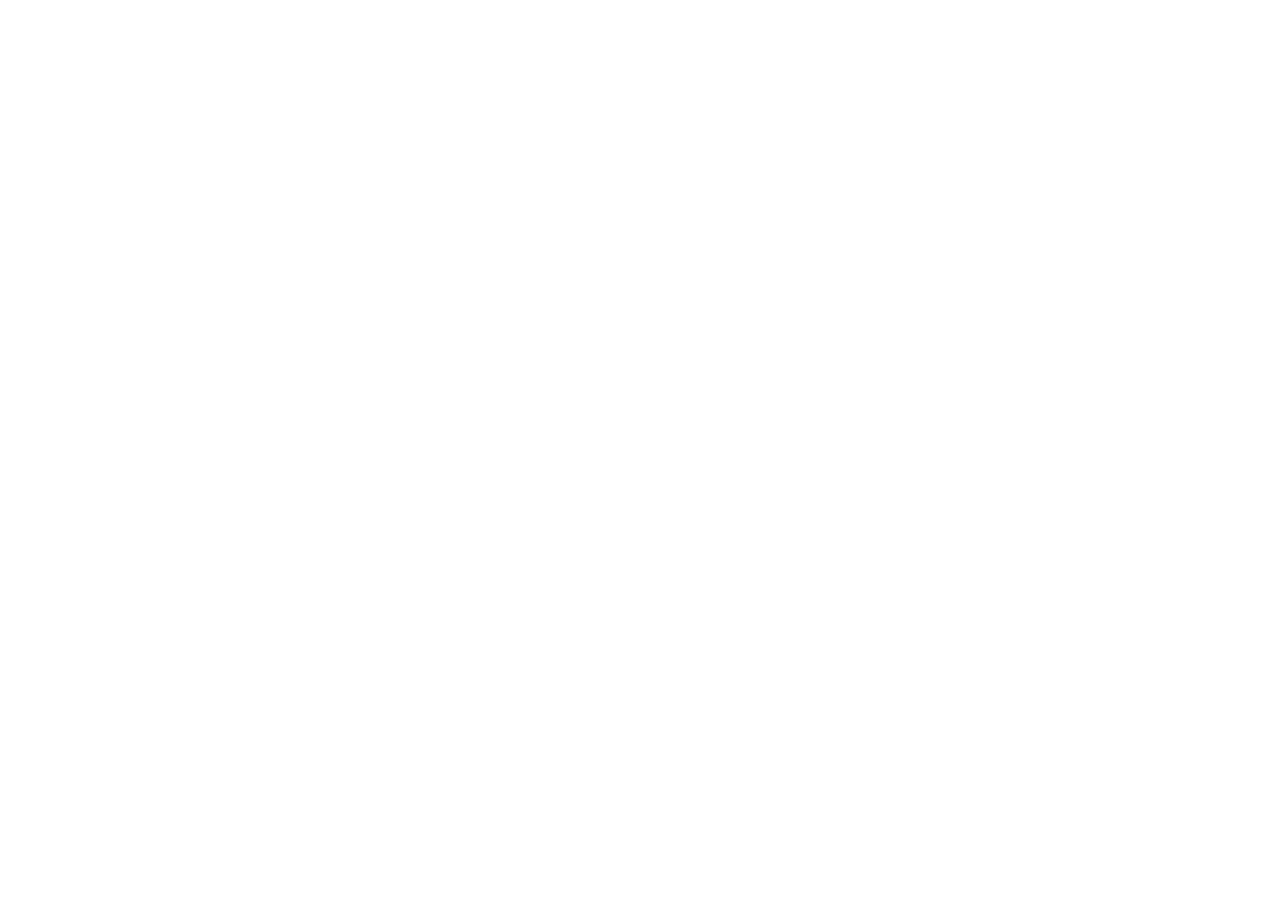
==== index.html @ 2b8319a2 "init commit" ====
<!DOCTYPE html>
<html lang="en">
<head>
    <meta charset="UTF-8">
    <meta http-equiv="X-UA-Compatible" content="IE=edge">
    <meta name="viewport" content="width=device-width, initial-scale=1.0">
    <title>Document</title>
</head>
<body>
    
</body>
</html>
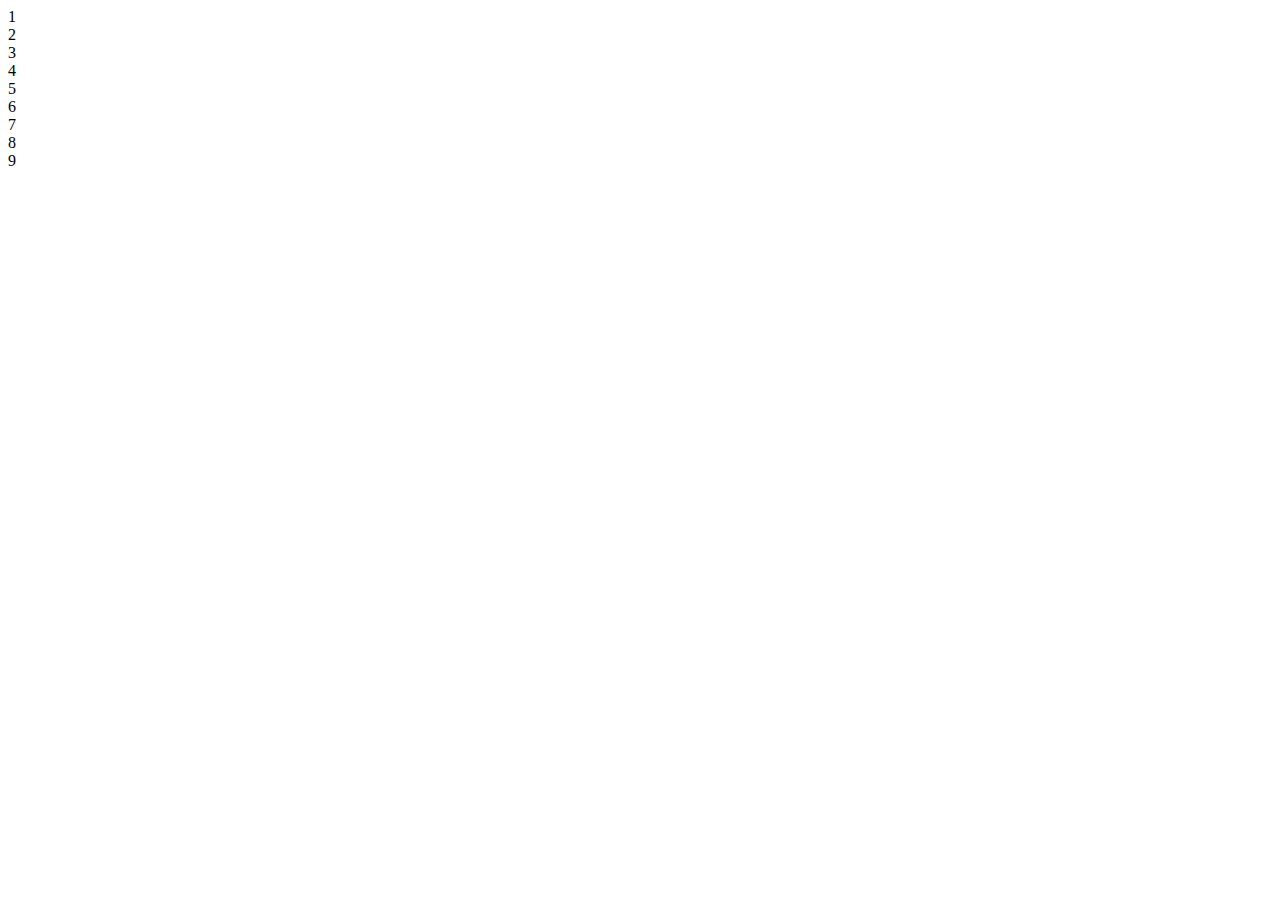
==== commit 2646dc2a: "Added specific classes for cells" ====
--- a/index.html
+++ b/index.html
@@ -4,9 +4,21 @@
     <meta charset="UTF-8">
     <meta http-equiv="X-UA-Compatible" content="IE=edge">
     <meta name="viewport" content="width=device-width, initial-scale=1.0">
+    <link rel="stylesheet" href="css/index.css">
     <title>Document</title>
 </head>
 <body>
-    
+    <div id="board">
+        <div class="cell c1">1</div>
+        <div class="cell c2">2</div>
+        <div class="cell c3">3</div>
+        <div class="cell c4">4</div>
+        <div class="cell c5">5</div>
+        <div class="cell c6">6</div>
+        <div class="cell c7">7</div>
+        <div class="cell c8">8</div>
+        <div class="cell c9">9</div>
+</div>
+<script type="text/javascript" src="js/index.js"></script>
 </body>
 </html>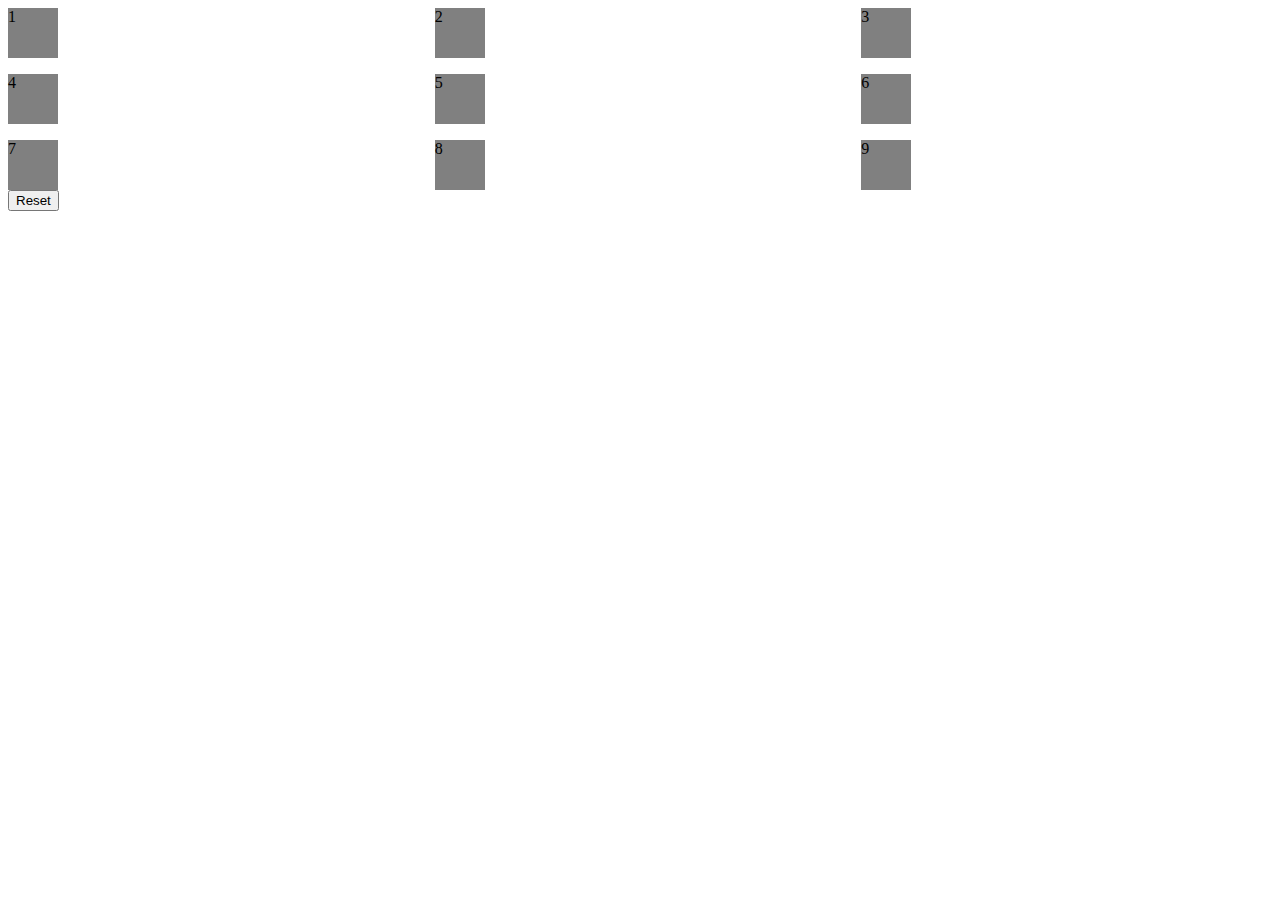
==== commit ddf7586a: "Added reset game button" ====
--- a/index.html
+++ b/index.html
@@ -19,6 +19,7 @@
         <div class="cell c8">8</div>
         <div class="cell c9">9</div>
 </div>
+<button id="reset">Reset</button>
 <script type="text/javascript" src="js/index.js"></script>
 </body>
 </html>--- a/css/index.css
+++ b/css/index.css
@@ -0,0 +1,20 @@
+#board {
+    display: grid;
+    grid-template-columns: 1fr 1fr 1fr;
+    gap: 1em;
+}
+
+.cell {
+    width: 50px;
+    height: 50px;
+    background: grey;
+    cursor: pointer;
+}
+
+.red {
+    background: red;
+}
+
+.blue {
+    background: blue;
+}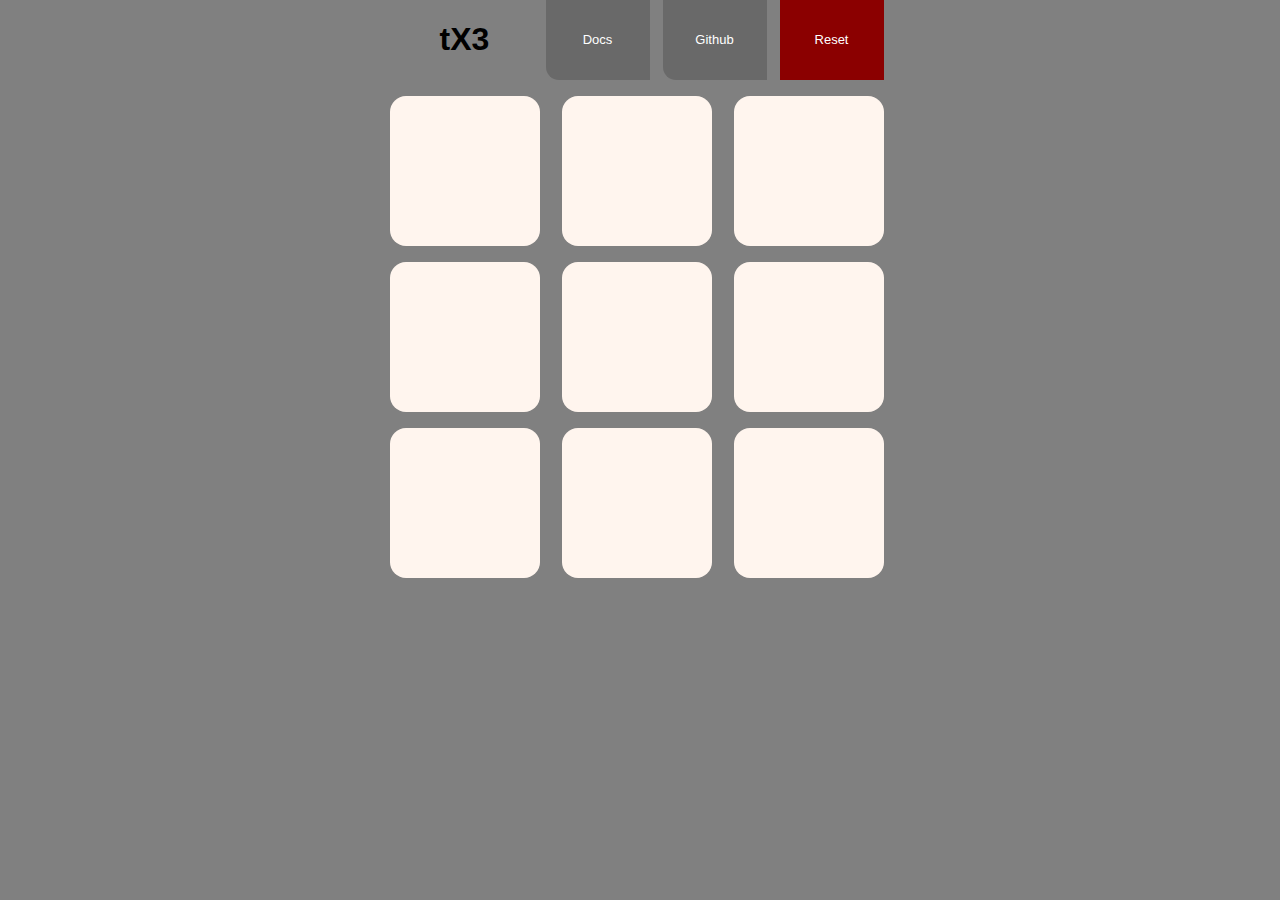
==== commit c97e0e18: "Fixed reset button. Still alerting "winner" twice" ====
--- a/index.html
+++ b/index.html
@@ -8,18 +8,23 @@
     <title>Document</title>
 </head>
 <body>
+    <div class="title">
+        <h1>tX3</h1>
+        <button class="docs">Docs</button>
+        <button class="github-button">Github</button>
+        <button class="reset">Reset</button>
+    </div>
     <div id="board">
-        <div class="cell c1">1</div>
-        <div class="cell c2">2</div>
-        <div class="cell c3">3</div>
-        <div class="cell c4">4</div>
-        <div class="cell c5">5</div>
-        <div class="cell c6">6</div>
-        <div class="cell c7">7</div>
-        <div class="cell c8">8</div>
-        <div class="cell c9">9</div>
-</div>
-<button id="reset">Reset</button>
+        <div class="cell c1"></div>
+        <div class="cell c2"></div>
+        <div class="cell c3"></div>
+        <div class="cell c4"></div>
+        <div class="cell c5"></div>
+        <div class="cell c6"></div>
+        <div class="cell c7"></div>
+        <div class="cell c8"></div>
+        <div class="cell c9"></div>
+    </div>
 <script type="text/javascript" src="js/index.js"></script>
 </body>
 </html>--- a/css/index.css
+++ b/css/index.css
@@ -1,3 +1,27 @@
+body {
+    font-family: 'Gill Sans', 'Gill Sans MT', Calibri, 'Trebuchet MS', sans-serif;
+    background: grey;
+    width: 500px;
+    margin: auto;
+}
+
+/* Heading */
+
+.title {
+    display: flex;
+    flex-direction: row;
+    margin-bottom: 1em;
+    text-align: center;
+}
+
+h1 {
+    flex-grow: 3;
+}
+
+
+
+/* Game board and Cells */
+
 #board {
     display: grid;
     grid-template-columns: 1fr 1fr 1fr;
@@ -5,16 +29,44 @@
 }
 
 .cell {
-    width: 50px;
-    height: 50px;
-    background: grey;
+    width: 150px;
+    height: 150px;
+    background: seashell;
+    border-radius: 1em;
+    transition: all .2s ease-in-out;
     cursor: pointer;
 }
 
-.red {
-    background: red;
+.cell:hover {
+    transform: scale(1.1);
 }
 
-.blue {
-    background: blue;
-}+
+/* Buttons */
+
+button {
+    font-family: inherit;
+    width: 8em;
+    background: dimgray;
+    color: white;
+    border: none;
+    font-size: small;
+    margin: 0 0.5em;
+    cursor: pointer;
+}
+
+button:hover {
+    background: slateblue;
+}
+
+    .docs, .github-button {
+        border-bottom-left-radius: 1em;
+    }
+
+    .reset {
+        background: darkred;
+    }
+
+    .reset:hover {
+        background: indianred;
+    }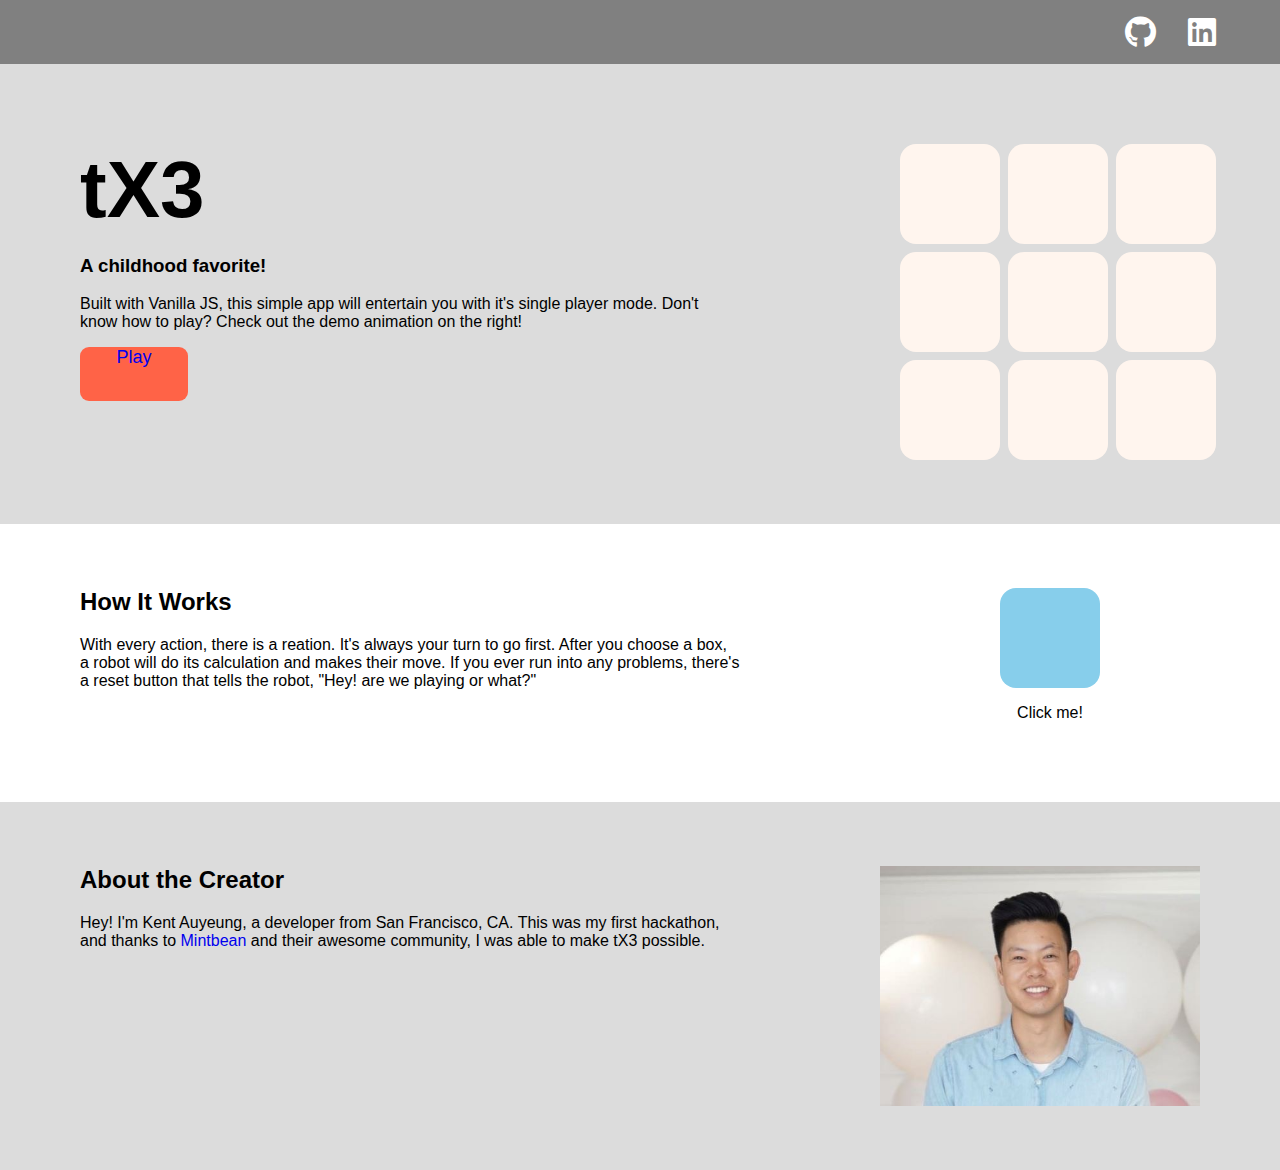
==== commit d075f3f0: "Added showcase page" ====
--- a/index.html
+++ b/index.html
@@ -4,27 +4,62 @@
     <meta charset="UTF-8">
     <meta http-equiv="X-UA-Compatible" content="IE=edge">
     <meta name="viewport" content="width=device-width, initial-scale=1.0">
-    <link rel="stylesheet" href="css/index.css">
-    <title>Document</title>
+    <link rel="stylesheet" href="css/showcase.css">
+    <link rel="stylesheet" href="css/animation.css">
+    <link rel="stylesheet" href="https://use.fontawesome.com/releases/v5.12.1/css/all.css" crossorigin="anonymous"/>
+    <title>tX3</title>
 </head>
 <body>
-    <div class="title">
-        <h1>tX3</h1>
-        <button class="docs">Docs</button>
-        <button class="github-button">Github</button>
-        <button class="reset">Reset</button>
-    </div>
-    <div id="board">
-        <div class="cell c1"></div>
-        <div class="cell c2"></div>
-        <div class="cell c3"></div>
-        <div class="cell c4"></div>
-        <div class="cell c5"></div>
-        <div class="cell c6"></div>
-        <div class="cell c7"></div>
-        <div class="cell c8"></div>
-        <div class="cell c9"></div>
-    </div>
-<script type="text/javascript" src="js/index.js"></script>
+    <nav>
+        <ul>
+            <li><a href="#.html"><i class="fab fa-github fa-2x"></i></a></li>
+            <li><a href="#.html"><i class="fab fa-linkedin fa-2x"></i></a></li>
+        </ul>
+    </nav>
+    <main>
+        <div class="text-main">
+            <div>
+                <h1>tX3</h1>
+                <h3>A childhood favorite!</h3>
+                <p>Built with Vanilla JS, this simple app will entertain you with it's single player mode. Don't know how to play? Check out the demo animation on the right!</p>
+            </div>
+            <div>
+                <a href="ttt.html"><div class="play-button">Play</div></a>
+            </div>
+        </div>
+        <div class="game-display">
+            <div class="cell-display c1-display"></div>
+            <div class="cell-display c2-display"></div>
+            <div class="cell-display c3-display"></div>
+            <div class="cell-display c4-display"></div>
+            <div class="cell-display c5-display"></div>
+            <div class="cell-display c6-display"></div>
+            <div class="cell-display c7-display"></div>
+            <div class="cell-display c8-display"></div>
+            <div class="cell-display c9-display"></div>
+        </div>
+        
+    </main>
+    <section class="how-it-works">
+        <div>
+            <h2>How It Works</h2>
+            <p>With every action, there is a reation. It's always your turn to go first. After you choose a box, a robot will do its calculation and makes their move. If you ever run into any problems, there's a <span>reset</span> button that tells the robot, "Hey! are we playing or what?"</p>
+        </div>
+        <div class="how-it-works-example">
+            <div class="cell-display-ex"></div>
+            <p>Click me!</p>
+        </div>    
+    </section>
+    <section class="team">
+        <div>
+            <h2>About the Creator</h2>
+            <p>Hey! I'm Kent Auyeung, a developer from San Francisco, CA. This was my first hackathon, and thanks to <a href="mintbean.io">Mintbean</a> and their awesome community, I was able to make tX3 possible.  </p>
+        </div>
+        <div class="headshot-container">
+            <img src="images/kent-headshot-sm.jpeg" alt="It's me!">
+        </div>
+    </section>
+    </section>
+    <script src="js/showcase.js"></script>
 </body>
 </html>--- a/css/showcase.css
+++ b/css/showcase.css
@@ -0,0 +1,117 @@
+body {
+    font-family: 'Gill Sans', 'Gill Sans MT', Calibri, 'Trebuchet MS', sans-serif;
+    background: gainsboro;
+    margin: 0px;
+}
+
+a {
+    text-decoration: none;
+    margin: auto;
+}
+
+/* Nav  */
+nav {
+    background: grey;
+}
+ul {
+    display: flex;
+    flex-direction: row;
+    justify-content: flex-end;
+    align-items: center;
+    margin-top: 0px;
+    padding: 0px 2em;
+    height: 4em;
+}
+
+li {
+    list-style-type: none;;
+    margin-right: 2em;
+}
+
+.fab {
+    color: white;
+}
+
+/* Main  */
+main {
+    display: flex;
+    flex-direction: row;
+    padding: 4em 5em;
+    column-gap: 10em;
+}
+
+h1 {
+    font-size: 5rem;
+    margin: 0px;
+}
+
+.play-button {
+    background: tomato;
+    width: 6em;
+    height: 3em;
+    border-radius: .5em;
+    margin: 0px;
+    text-align: center;
+    font-size: large;
+}
+
+a:visited {
+    color: white;
+}
+
+/* How it works  */
+.how-it-works {
+    display: flex;
+    flex-direction: row;
+    column-gap: 10em;
+    justify-content: center;
+    background: white;
+    padding: 4em 5em;
+}
+
+h2 {
+    margin-top: 0px;
+}
+.how-it-works-example {
+    min-width: 300px;
+    text-align: center;
+}
+
+.cell-display-ex {
+    width: 100px;
+    height: 100px;
+    background: skyblue;
+    margin: auto;
+    border-radius: 1em;
+    transition: all .2s ease-in-out;
+    cursor: pointer;
+
+}
+
+.toggleRed {
+    background: tomato;
+}
+
+.cell-display-ex:hover {
+    transform: scale(1.1);
+}
+
+/* The Team  */
+.team {
+    display: flex;
+    flex-direction: row;
+    column-gap: 10em;
+    padding: 4em 5em;
+}
+
+.headshot-container {
+    min-width: 20em;
+    max-width: 20em;
+    height: 15em;
+    overflow:hidden;
+}
+img {
+    width: 20em;
+    position: relative;
+    top: -3em;
+}--- a/css/animation.css
+++ b/css/animation.css
@@ -0,0 +1,368 @@
+.game-display {
+    display: grid;
+    grid-template-columns: 1fr 1fr 1fr;
+    gap: .5em;
+    width: 300px;
+}
+.cell-display {
+    background: seashell;
+    width: 100px;
+    height: 100px;
+    border-radius: 1em;
+}
+
+
+.c1-display {
+    animation: change-color1 10s infinite;
+}
+
+.c4-display {
+    animation: change-color2 10s infinite;
+}
+
+.c5-display {
+    animation: change-color3 10s infinite;
+}
+
+.c9-display {
+    animation: change-color4 10s infinite;
+}
+
+.c2-display {
+    animation: change-color5 10s infinite;
+}
+
+.c3-display {
+    animation: change-color6 10s infinite;
+}
+
+.c8-display {
+    animation: change-color7 10s infinite;
+}
+
+@keyframes change-color1 {
+    0% {
+        background: seashell
+    }
+    10% {
+        background: tomato;
+    }
+    20% {
+        background: tomato;
+    }
+    30% {
+        background: tomato;
+    }
+    40% {
+        background: tomato;
+    }
+    50% {
+        background: tomato;
+    }
+    60% {
+        background: tomato;
+    }
+    70% {
+        background: tomato;
+    }
+    80% {
+        background: seashell;
+    }
+    90% {
+        background: seashell;
+    }
+    100%{
+        background: seashell;
+    }
+}
+
+@keyframes change-color2 {
+    0% {
+        background: seashell
+    }
+    10% {
+        background: seashell;
+    }
+    20% {
+        background: skyblue;
+    }
+    30% {
+        background: skyblue;
+    }
+    40% {
+        background: skyblue;
+    }
+    50% {
+        background: skyblue;
+    }
+    60% {
+        background: skyblue;
+    }
+    70% {
+        background: skyblue;
+    }
+    80% {
+        background: seashell;
+    }
+    90% {
+        background: seashell;
+    }
+    100%{
+        background: seashell;
+    }
+}
+
+@keyframes change-color3 {
+    0% {
+        background: seashell
+    }
+    10% {
+        background: seashell;
+    }
+    20% {
+        background: seashell;
+    }
+    30% {
+        background: tomato;
+    }
+    40% {
+        background: tomato;
+    }
+    50% {
+        background: tomato;
+    }
+    60% {
+        background: tomato;
+    }
+    70% {
+        background: tomato;
+    }
+    80% {
+        background: tomato;
+    }
+    90% {
+        background: tomato;
+    }
+    100%{
+        background: tomato;
+    }
+}
+
+@keyframes change-color4 {
+    0% {
+        background: seashell
+    }
+    10% {
+        background: seashell;
+    }
+    20% {
+        background: seashell;
+    }
+    30% {
+        background: seashell;
+    }
+    40% {
+        background: skyblue;
+    }
+    50% {
+        background: skyblue;
+    }
+    60% {
+        background: skyblue;
+    }
+    70% {
+        background: skyblue;
+    }
+    80% {
+        background: seashell;
+    }
+    90% {
+        background: seashell;
+    }
+    100%{
+        background: seashell;
+    }
+}
+
+@keyframes change-color5 {
+    0% {
+        background: seashell
+    }
+    10% {
+        background: seashell;
+    }
+    20% {
+        background: seashell;
+    }
+    30% {
+        background: seashell;
+    }
+    40% {
+        background: seashell;
+    }
+    50% {
+        background: tomato;
+    }
+    60% {
+        background: tomato;
+    }
+    70% {
+        background: tomato;
+    }
+    80% {
+        background: tomato;
+    }
+    90% {
+        background: tomato;
+    }
+    100%{
+        background: tomato;
+    }
+}
+
+@keyframes change-color6 {
+    0% {
+        background: seashell
+    }
+    10% {
+        background: seashell;
+    }
+    20% {
+        background: seashell;
+    }
+    30% {
+        background: seashell;
+    }
+    40% {
+        background: seashell;
+    }
+    50% {
+        background: seashell;
+    }
+    60% {
+        background: skyblue;
+    }
+    70% {
+        background: skyblue;
+    }
+    80% {
+        background: seashell;
+    }
+    90% {
+        background: seashell;
+    }
+    100%{
+        background: seashell;
+    }
+}
+
+@keyframes change-color7 {
+    0% {
+        background: seashell
+    }
+    10% {
+        background: seashell;
+    }
+    20% {
+        background: seashell;
+    }
+    30% {
+        background: seashell;
+    }
+    40% {
+        background: seashell;
+    }
+    50% {
+        background: seashell;
+    }
+    60% {
+        background: seashell;
+    }
+    70% {
+        background: tomato;
+    }
+    80% {
+        background: tomato;
+    }
+    90% {
+        background: tomato;
+    }
+    100%{
+        background: tomato;
+    }
+}
+
+/* .c1-display, .c6-display, .c7-display {
+    animation: change-color1 4s infinite;
+}
+
+.c2-display, .c4-display {
+    animation: change-color2 4s infinite;
+}
+
+.c3-display, .c8-display {
+    animation: change-color3 4s infinite;
+}
+.c5-display, .c9-display {
+    animation: change-color4 4s infinite;
+}
+
+@keyframes change-color1{
+    0% {
+        background: seashell;
+    }
+    25% {
+        background:tomato;
+    }
+    75%{
+        background: skyblue;
+    }
+    100% {
+        background: seashell;
+    }
+}
+
+@keyframes change-color2{
+    0% {
+        background: tomato;
+    }
+    50% {
+        background: skyblue;
+    }
+    75%{
+        background: seashell;
+    }
+    100% {
+        background: tomato;
+    }
+}
+
+@keyframes change-color3{
+    0% {
+        background: skyblue;
+    }
+    50% {
+        background: tomato;
+    }
+    75%{
+        background: seashell;
+    }
+    100% {
+        background: skyblue;
+    }
+}
+
+@keyframes change-color4{
+    0% {
+        background: skyblue;
+    }
+    50% {
+        background: seashell;
+    }
+    75%{
+        background: tomato;
+    }
+    100% {
+        background: skyblue;
+    }
+} */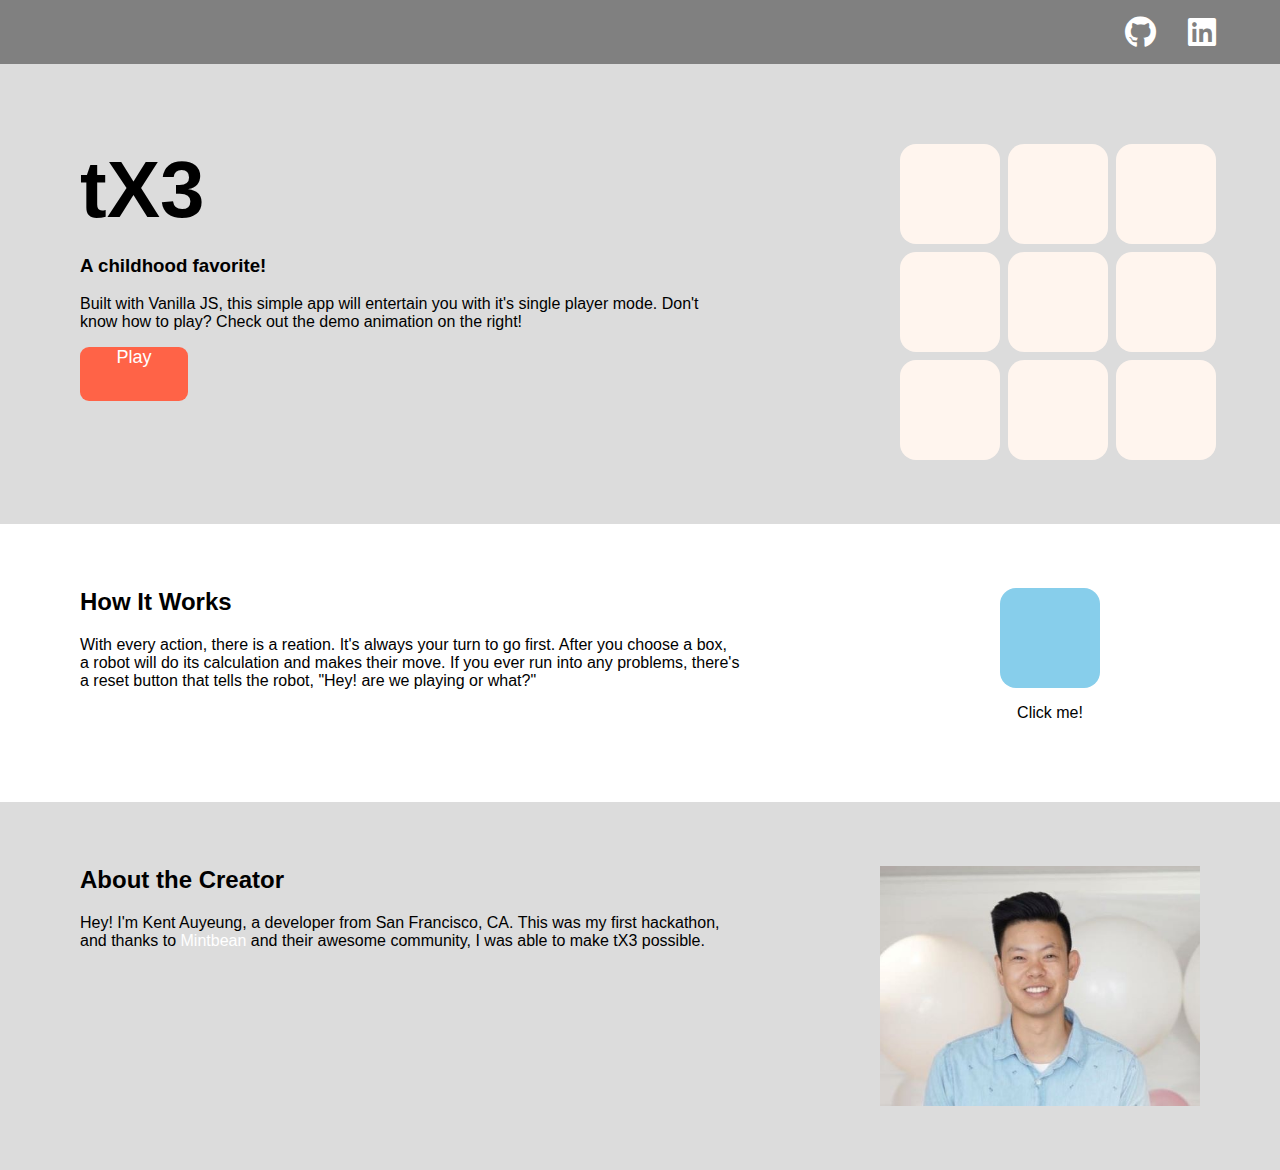
==== commit ea3e7b15: "Added external links" ====
--- a/index.html
+++ b/index.html
@@ -12,8 +12,8 @@
 <body>
     <nav>
         <ul>
-            <li><a href="#.html"><i class="fab fa-github fa-2x"></i></a></li>
-            <li><a href="#.html"><i class="fab fa-linkedin fa-2x"></i></a></li>
+            <li><a href="https://github.com/kentauyeung/tX3" target="_blank"><i class="fab fa-github fa-2x"></i></a></li>
+            <li><a href="https://www.linkedin.com/in/kentauyeung/" target="_blank"><i class="fab fa-linkedin fa-2x"></i></a></li>
         </ul>
     </nav>
     <main>
--- a/css/showcase.css
+++ b/css/showcase.css
@@ -7,6 +7,7 @@
 a {
     text-decoration: none;
     margin: auto;
+    color: white;
 }
 
 /* Nav  */
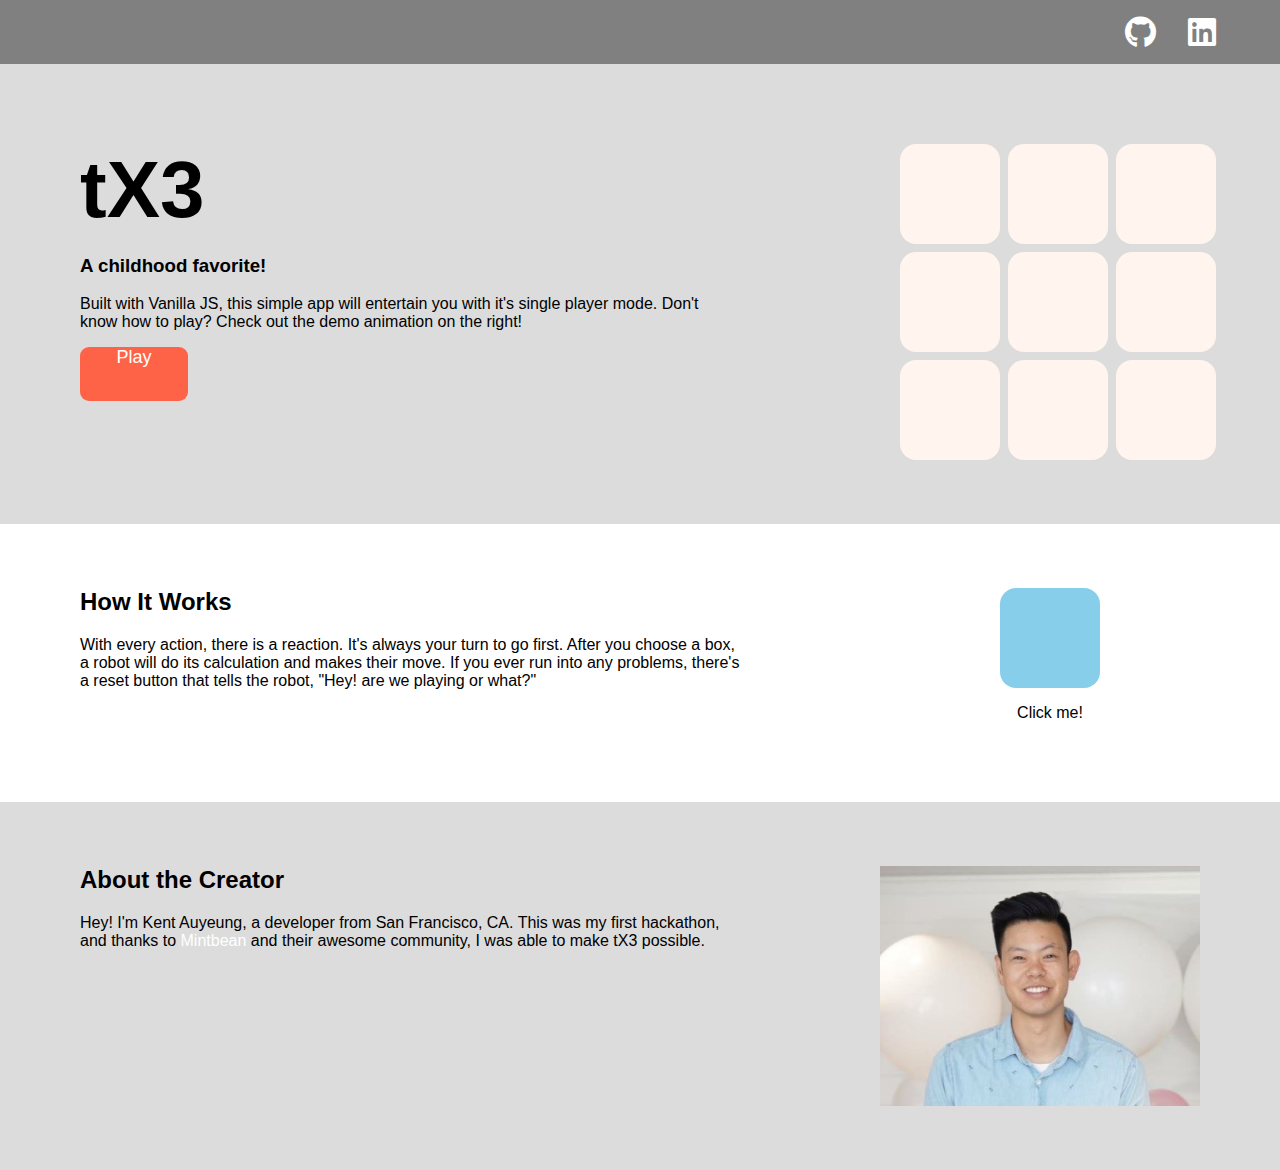
==== commit b66a9e06: "changed typo" ====
--- a/index.html
+++ b/index.html
@@ -43,7 +43,7 @@
     <section class="how-it-works">
         <div>
             <h2>How It Works</h2>
-            <p>With every action, there is a reation. It's always your turn to go first. After you choose a box, a robot will do its calculation and makes their move. If you ever run into any problems, there's a <span>reset</span> button that tells the robot, "Hey! are we playing or what?"</p>
+            <p>With every action, there is a reaction. It's always your turn to go first. After you choose a box, a robot will do its calculation and makes their move. If you ever run into any problems, there's a <span>reset</span> button that tells the robot, "Hey! are we playing or what?"</p>
         </div>
         <div class="how-it-works-example">
             <div class="cell-display-ex"></div>
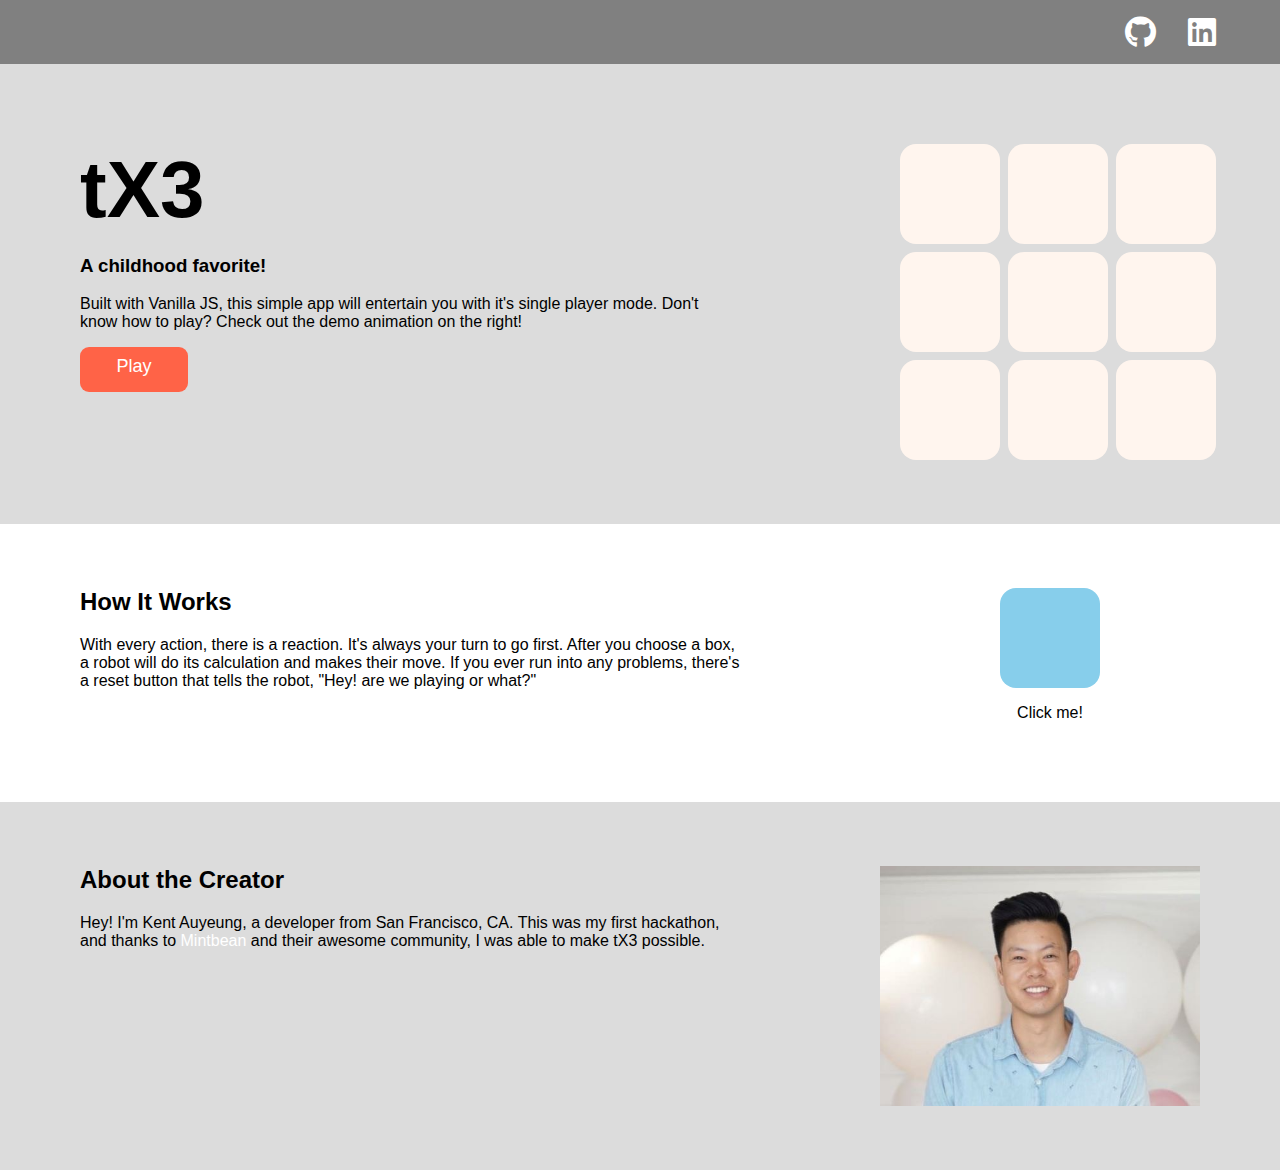
==== commit 9ed3fd50: "Resized play button" ====
--- a/index.html
+++ b/index.html
@@ -23,8 +23,8 @@
                 <h3>A childhood favorite!</h3>
                 <p>Built with Vanilla JS, this simple app will entertain you with it's single player mode. Don't know how to play? Check out the demo animation on the right!</p>
             </div>
-            <div>
-                <a href="ttt.html"><div class="play-button">Play</div></a>
+            <div class="play-button">
+                <a href="ttt.html">Play</a>
             </div>
         </div>
         <div class="game-display">
--- a/css/showcase.css
+++ b/css/showcase.css
@@ -49,8 +49,9 @@
 .play-button {
     background: tomato;
     width: 6em;
-    height: 3em;
+    height: 2em;
     border-radius: .5em;
+    padding-top: .5em;
     margin: 0px;
     text-align: center;
     font-size: large;
